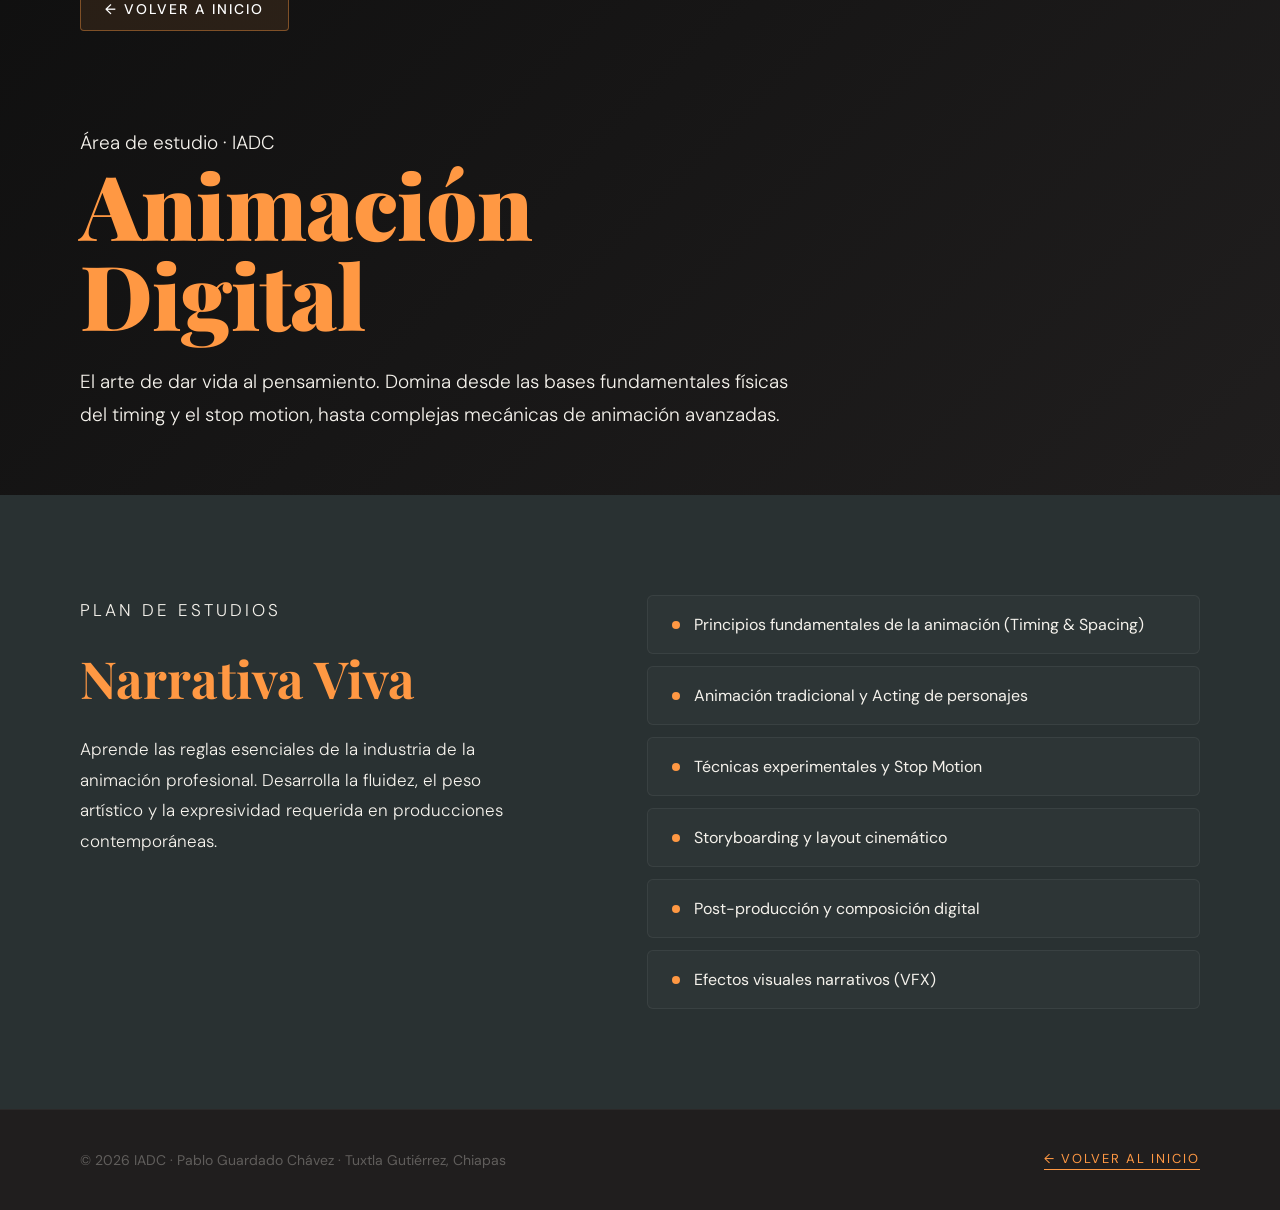
==== Areas/animacion.html @ 69768627 "Estructura inicial limpia" ====
<!DOCTYPE html>
<html lang="es">
<head>
  <meta charset="UTF-8">
  <meta name="viewport" content="width=device-width, initial-scale=1.0">
  <title>Animación Digital · IADC</title>
  <link rel="preconnect" href="https://fonts.googleapis.com">
  <link href="https://fonts.googleapis.com/css2?family=Playfair+Display:wght=700;900&family=DM+Sans:wght=300;400;500&display=swap" rel="stylesheet">
  <style>
    *, *::before, *::after { box-sizing: border-box; margin: 0; padding: 0; }
    html { scroll-behavior: smooth; }
    :root {
      --naranja: #FF9843;
      --gris:    #757F82;
      --oscuro:  #293132;
      --negro:   #201E1E;
      --blanco:  #FF9843;
      --font-display: 'Playfair Display', Georgia, serif;
      --font-body:    'DM Sans', sans-serif;
    }
    body { font-family: var(--font-body); background: var(--blanco); color: var(--negro); }

    /* HEADER OPTIMIZADO */
    .area-header {
      min-height: 55vh; position: relative;
      display: flex; align-items: flex-end; 
      padding: 40px 80px 64px 80px;
      background: var(--negro); overflow: hidden;
    }
    .area-header-bg {
      position: absolute; inset: 0;
      /* Se vincula tu nuevo archivo JPG con el filtro oscuro para proteger el contraste de las letras */
      background-image: linear-gradient(135deg, rgba(14, 14, 14, 0.88) 0%, rgba(32, 30, 30, 0.82) 100%), url('../img/Animacion.gif');
      background-size: cover;
      background-position: center;
      background-repeat: no-repeat;
      z-index: 1;
    }
    .area-header-content { position: relative; z-index: 2; width: 100%; max-width: 1400px; margin: 0 auto; }
    
    /* ── BOTÓN VOLVER OPTIMIZADO: MÁS GRANDE Y LLAMATIVO ── */
.area-volver {
  display: inline-flex;
  align-items: center;
  gap: 12px;
  font-family: var(--font-body);
  font-size: 14px;         /* Más grande */
  font-weight: 500;
  letter-spacing: 2px;
  text-transform: uppercase;
  color: #ffffff;          /* Blanco sólido para máxima lectura */
  background: rgba(255, 152, 67, 0.1); /* Fondo sutil naranja */
  border: 1px solid rgba(255, 152, 67, 0.4); /* Borde naranja */
  padding: 12px 24px;      /* Espaciado interno tipo botón */
  border-radius: 4px;
  text-decoration: none;
  position: absolute;
  top: -140px;
  left: 0;
  transition: all .3s cubic-bezier(0.25, 0.46, 0.45, 0.94);
  z-index: 10;
}

.area-volver:hover {
  color: var(--negro);
  background: var(--naranja); /* Se llena completamente de tu naranja institucional */
  border-color: var(--naranja);
  transform: translateX(-6px); /* Desplazamiento sutil a la izquierda */
  box-shadow: 0 4px 15px rgba(255, 152, 67, 0.3);
}
    /* TÍTULOS GRANDES */
    .area-header h1 {
      font-family: var(--font-display); 
      font-size: clamp(48px, 7vw, 92px);
      color: var(--blanco); font-weight: 900; line-height: 1.0; margin-bottom: 28px;
      letter-spacing: -1px;
    }
    .area-header p { 
      font-size: 19px; 
      color: rgb(245, 242, 236); 
      max-width: 720px; 
      line-height: 1.7; font-weight: 300; 
    }

    /* SECCIÓN PLAN DE ESTUDIOS - ANCHO COMPLETO */
    .materias-section { 
      background: var(--oscuro); 
      padding: 100px 80px;
    }
    .materias-inner { 
      max-width: 1400px; 
      margin: 0 auto; 
      display: grid; 
      grid-template-columns: 1.1fr 1.3fr; 
      gap: 100px; 
      align-items: start; 
    }
    
    .mat-label { font-size: 12px; letter-spacing: 3px; text-transform: uppercase; color: var(--naranja); margin-bottom: 24px; font-weight: 500; }
    
    .materias-section h2 { 
      font-family: var(--font-display); 
      font-size: clamp(38px, 4vw, 56px); 
      color: var(--blanco); margin-bottom: 28px; line-height: 1.1; 
    }
    .materias-section p { 
      font-size: 17px; 
      color: rgb(245, 242, 236); 
      line-height: 1.8; 
      font-weight: 300;
    }
    
    /* LISTA DE MATERIAS */
    .mat-lista { list-style: none; display: flex; flex-direction: column; gap: 12px; width: 100%; }
    .mat-lista li {
      font-size: 16px; 
      color: rgb(245, 242, 236); padding: 18px 24px;
      background: rgba(255, 255, 255, 0.02); 
      border: 1px solid rgba(255,255,255,.06); border-radius: 6px;
      display: flex; align-items: center; gap: 14px; transition: all .25s ease;
    }
    .mat-lista li:hover { 
      border-color: rgba(255,152,67,.4); 
      background: rgba(255, 152, 67, 0.03);
      padding-left: 32px; 
    }
    .mat-lista li::before { content: ''; width: 8px; height: 8px; border-radius: 50%; background: var(--naranja); flex-shrink: 0; }

    /* FOOTER INTEGRADO */
    .area-footer { 
      background: var(--negro); 
      padding: 40px 80px; 
      display: flex; align-items: center; justify-content: space-between; 
      border-top: 1px solid rgba(255,255,255,.05); 
    }
    .area-footer p { font-size: 14px; color: rgba(245,242,236,.3); }
    .area-footer a { font-size: 13px; letter-spacing: 2px; text-transform: uppercase; color: var(--naranja); text-decoration: none; border-bottom: 1px solid var(--naranja); padding-bottom: 2px; }

    @media (max-width: 992px) {
      .area-header { padding: 32px 32px 48px; }
      .materias-inner { grid-template-columns: 1fr; gap: 48px; }
    }

    @media (max-width: 768px) {
      /* HEADER */
      .area-header { padding: 24px 20px 40px; min-height: 60vh; }
      .area-header h1 { font-size: clamp(38px, 12vw, 64px); margin-bottom: 16px; letter-spacing: -0.5px; }
      .area-header p { font-size: 15px; line-height: 1.6; }
      .area-eyebrow { font-size: 10px; letter-spacing: 3px; margin-bottom: 12px; }

      /* BOTÓN VOLVER - en móvil no puede ser absolute con top negativo */
      .area-volver {
        position: relative; top: 0; left: 0;
        display: inline-flex; margin-bottom: 28px;
        font-size: 12px; padding: 10px 18px;
      }

      /* PLAN DE ESTUDIOS */
      .materias-section { padding: 48px 20px; }
      .materias-inner { grid-template-columns: 1fr; gap: 36px; }
      .materias-section h2 { font-size: clamp(28px, 8vw, 40px); margin-bottom: 16px; }
      .materias-section p { font-size: 15px; }

      /* LISTA */
      .mat-lista li { font-size: 14px; padding: 14px 16px; }
      .mat-lista li:hover { padding-left: 22px; }

      /* FOOTER */
      .area-footer { padding: 28px 20px; flex-direction: column; gap: 14px; text-align: center; }
      .area-footer p { font-size: 12px; }
    }

    @media (max-width: 420px) {
      .area-header { min-height: 50vh; }
      .area-header h1 { font-size: clamp(32px, 11vw, 52px); }
    }
    /* ── CURSOR INTERACTIVO PREMIUM PERSONALIZADO ── */
    @media (hover: hover) and (pointer: fine) {
      * { cursor: none !important; }
      #cursor-punto {
        position: fixed; pointer-events: none; z-index: 9999;
        width: 8px; height: 8px; border-radius: 50%;
        background: var(--naranja);
        transform: translate(-50%, -50%);
        transition: width .18s ease, height .18s ease, background .18s ease, opacity .18s ease;
        will-change: left, top;
        left: -100px; top: -100px;
      }
      #cursor-halo {
        position: fixed; pointer-events: none; z-index: 9998;
        width: 38px; height: 38px; border-radius: 50%;
        border: 1.5px solid rgba(255,152,67,.55);
        transform: translate(-50%, -50%);
        transition: width .32s ease, height .32s ease, opacity .32s ease, border-color .2s ease;
        will-change: left, top;
        left: -100px; top: -100px;
      }
      body.cursor-hover #cursor-punto { width: 10px; height: 10px; }
      body.cursor-hover #cursor-halo  { width: 58px; height: 58px; opacity: .35; }
      body.cursor-click #cursor-punto { width: 5px; height: 5px; opacity: .7; }
      body.cursor-click #cursor-halo  { width: 20px; height: 20px; border-color: rgba(255,152,67,.9); }
    }
  </style>
</head>
<body>
<body>
  <!-- ELEMENTOS DEL CURSOR PERSONALIZADO -->
  <div id="cursor-punto"></div>
  <div id="cursor-halo"></div>
  <header class="area-header">
    <div class="area-header-bg"></div>
    <div class="area-header-content">
     <a href="../index.html#areas" class="area-volver">← Volver a inicio</a>
      <p class="area-eyebrow">Área de estudio · IADC</p>
      <h1>Animación<br>Digital</h1>
      <p>El arte de dar vida al pensamiento. Domina desde las bases fundamentales físicas del timing y el stop motion, hasta complejas mecánicas de animación avanzadas.</p>
    </div>
  </header>

  <section class="materias-section">
    <div class="materias-inner">
      <div>
        <p class="mat-label">Plan de estudios</p>
        <h2>Narrativa Viva</h2>
        <p>Aprende las reglas esenciales de la industria de la animación profesional. Desarrolla la fluidez, el peso artístico y la expresividad requerida en producciones contemporáneas.</p>
      </div>
      
      <ul class="mat-lista">
        <li>Principios fundamentales de la animación (Timing & Spacing)</li>
        <li>Animación tradicional y Acting de personajes</li>
        <li>Técnicas experimentales y Stop Motion</li>
        <li>Storyboarding y layout cinemático</li>
        <li>Post-producción y composición digital</li>
        <li>Efectos visuales narrativos (VFX)</li>
      </ul>
    </div>
  </section>

  <div class="area-footer">
    <p>© 2026 IADC · Pablo Guardado Chávez · Tuxtla Gutiérrez, Chiapas</p>
    <a href="../index.html">← Volver al inicio</a>
  </div>
<!-- SCRIPT DEL CURSOR INTERACTIVO PREMIUM -->
  <script>
    (function () {
      const punto = document.getElementById('cursor-punto');
      const halo  = document.getElementById('cursor-halo');
      if (!punto || !halo) return;

      let mx = -100, my = -100;
      let hx = -100, hy = -100;
      let raf;

      // Seguimiento de coordenadas del mouse
      document.addEventListener('mousemove', function (e) {
        mx = e.clientX; my = e.clientY;
        punto.style.left = mx + 'px';
        punto.style.top  = my + 'px';
      });

      // Animación del halo con retraso inercial fluido
      function animarHalo() {
        hx += (mx - hx) * 0.11;
        hy += (my - hy) * 0.11;
        halo.style.left = hx + 'px';
        halo.style.top  = hy + 'px';
        raf = requestAnimationFrame(animarHalo);
      }
      animarHalo();

      // Detectar elementos interactivos para expandir el cursor
      const interactivos = 'a, button, .foto, .area-card, .lab-foto, input, textarea, select, [onclick], .selector-btn, .visor-btn';
      
      function actualizarListeners() {
        document.querySelectorAll(interactivos).forEach(function(el) {
          el.addEventListener('mouseenter', function() { document.body.classList.add('cursor-hover'); });
          el.addEventListener('mouseleave', function() { document.body.classList.remove('cursor-hover'); });
        });
      }
      actualizarListeners();
      
      // Mutación observada por si cambias componentes dinámicamente
      const observer = new MutationObserver(actualizarListeners);
      observer.observe(document.body, { childList: true, subtree: true });

      // Efectos de clics mecánicos
      document.addEventListener('mousedown', function() {
        document.body.classList.add('cursor-click');
        document.body.classList.remove('cursor-hover');
      });
      document.addEventListener('mouseup', function() {
        document.body.classList.remove('cursor-click');
      });

      // Mostrar/Ocultar cursor si sale de la ventana del navegador
      document.addEventListener('mouseleave', function() {
        punto.style.opacity = '0'; halo.style.opacity = '0';
      });
      document.addEventListener('mouseenter', function() {
        punto.style.opacity = '1'; halo.style.opacity = '1';
      });

      // COMPATIBILIDAD CON VISOR 3D (Si existe el lienzo de Three.js en la página)
      const canvas3D = document.getElementById('visor-canvas');
      if (canvas3D) {
        canvas3D.addEventListener('mouseenter', function() {
          punto.style.display = 'none';
          halo.style.display = 'none';
          document.body.style.cursor = 'grab';
        });
        canvas3D.addEventListener('mouseleave', function() {
          punto.style.display = 'block';
          halo.style.display = 'block';
          document.body.style.cursor = 'none';
        });
        canvas3D.addEventListener('mousedown', function() { document.body.style.cursor = 'grabbing'; });
        canvas3D.addEventListener('mouseup', function() { document.body.style.cursor = 'grab'; });
      }
    })();
  </script>
</body>
</body>
</html>
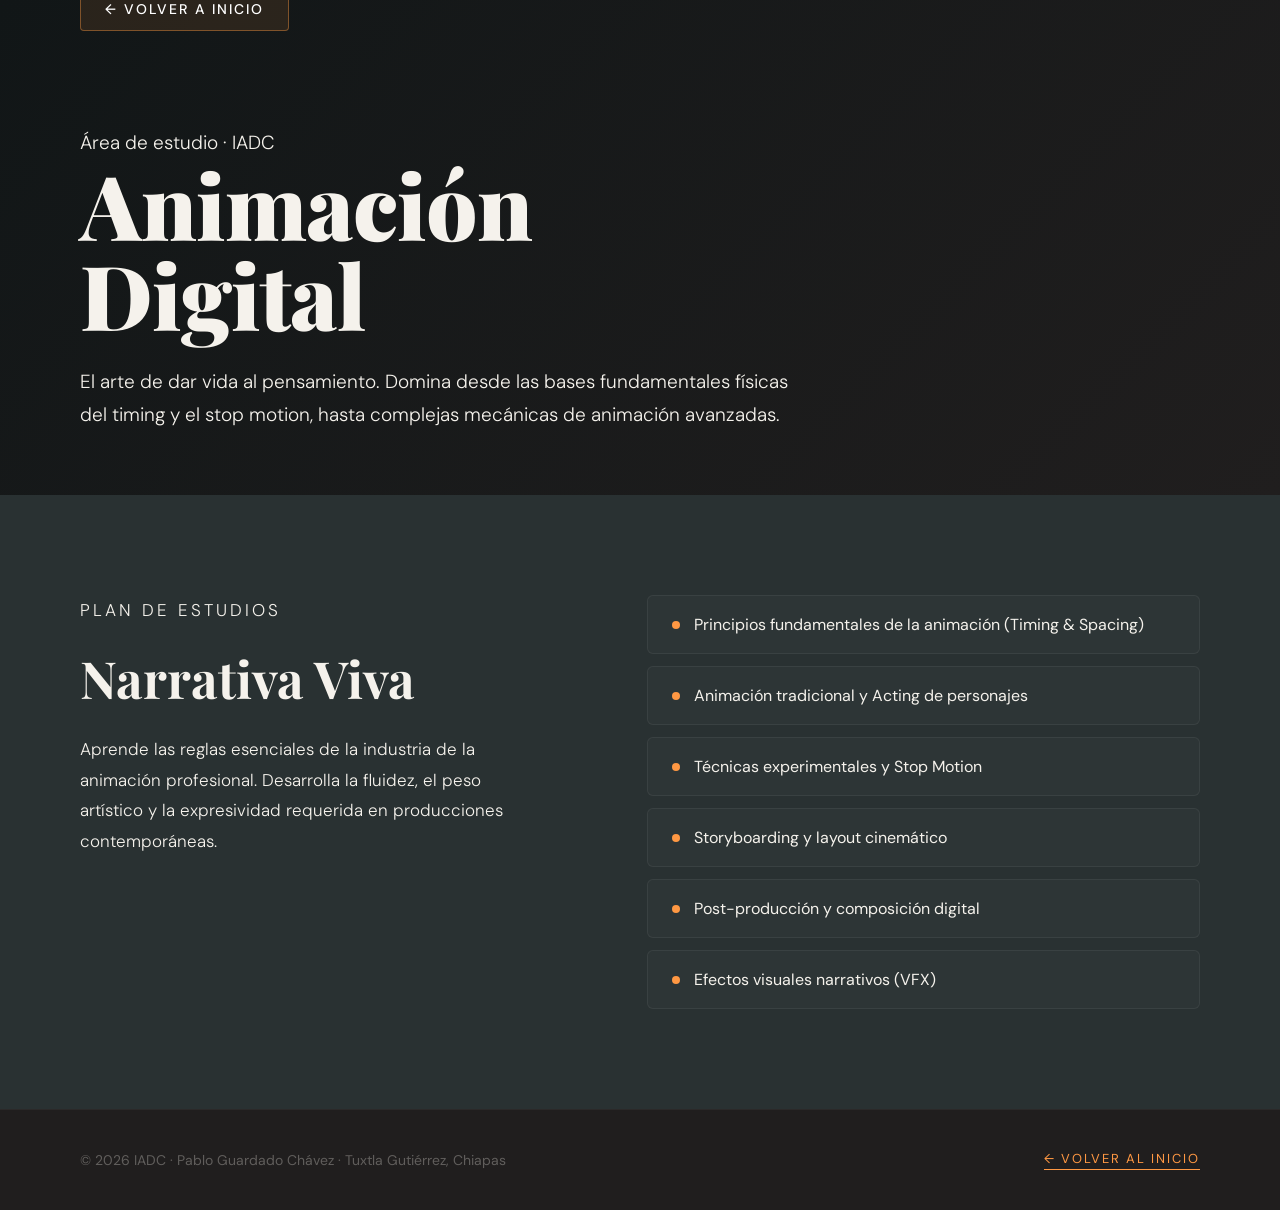
==== commit 70d612c7: "Plumarte" ====
--- a/Areas/animacion.html
+++ b/Areas/animacion.html
@@ -4,6 +4,7 @@
   <meta charset="UTF-8">
   <meta name="viewport" content="width=device-width, initial-scale=1.0">
   <title>Animación Digital · IADC</title>
+  <link rel="icon" href="../img/logo.jpeg">
   <link rel="preconnect" href="https://fonts.googleapis.com">
   <link href="https://fonts.googleapis.com/css2?family=Playfair+Display:wght=700;900&family=DM+Sans:wght=300;400;500&display=swap" rel="stylesheet">
   <style>
@@ -14,7 +15,7 @@
       --gris:    #757F82;
       --oscuro:  #293132;
       --negro:   #201E1E;
-      --blanco:  #FF9843;
+      --blanco:  #f5f2ec;
       --font-display: 'Playfair Display', Georgia, serif;
       --font-body:    'DM Sans', sans-serif;
     }
@@ -29,12 +30,16 @@
     }
     .area-header-bg {
       position: absolute; inset: 0;
-      /* Se vincula tu nuevo archivo JPG con el filtro oscuro para proteger el contraste de las letras */
-      background-image: linear-gradient(135deg, rgba(14, 14, 14, 0.88) 0%, rgba(32, 30, 30, 0.82) 100%), url('../img/Animacion.gif');
-      background-size: cover;
-      background-position: center;
-      background-repeat: no-repeat;
-      z-index: 1;
+      background: linear-gradient(135deg, #111617 0%, #201E1E 100%);
+    }
+    .area-header-img {
+      position: absolute; inset: 0;
+      background: url('../img/animacion-bg.jpg') center/cover no-repeat;
+      opacity: .35;
+    }
+    .area-header-overlay {
+      position: absolute; inset: 0;
+      background: linear-gradient(135deg, rgba(17,22,23,.75) 0%, rgba(32,30,30,.85) 100%);
     }
     .area-header-content { position: relative; z-index: 2; width: 100%; max-width: 1400px; margin: 0 auto; }
     
@@ -203,12 +208,13 @@
   </style>
 </head>
 <body>
-<body>
   <!-- ELEMENTOS DEL CURSOR PERSONALIZADO -->
   <div id="cursor-punto"></div>
   <div id="cursor-halo"></div>
   <header class="area-header">
     <div class="area-header-bg"></div>
+    <div class="area-header-img"></div>
+    <div class="area-header-overlay"></div>
     <div class="area-header-content">
      <a href="../index.html#areas" class="area-volver">← Volver a inicio</a>
       <p class="area-eyebrow">Área de estudio · IADC</p>
@@ -319,5 +325,4 @@
     })();
   </script>
 </body>
-</body>
 </html>
